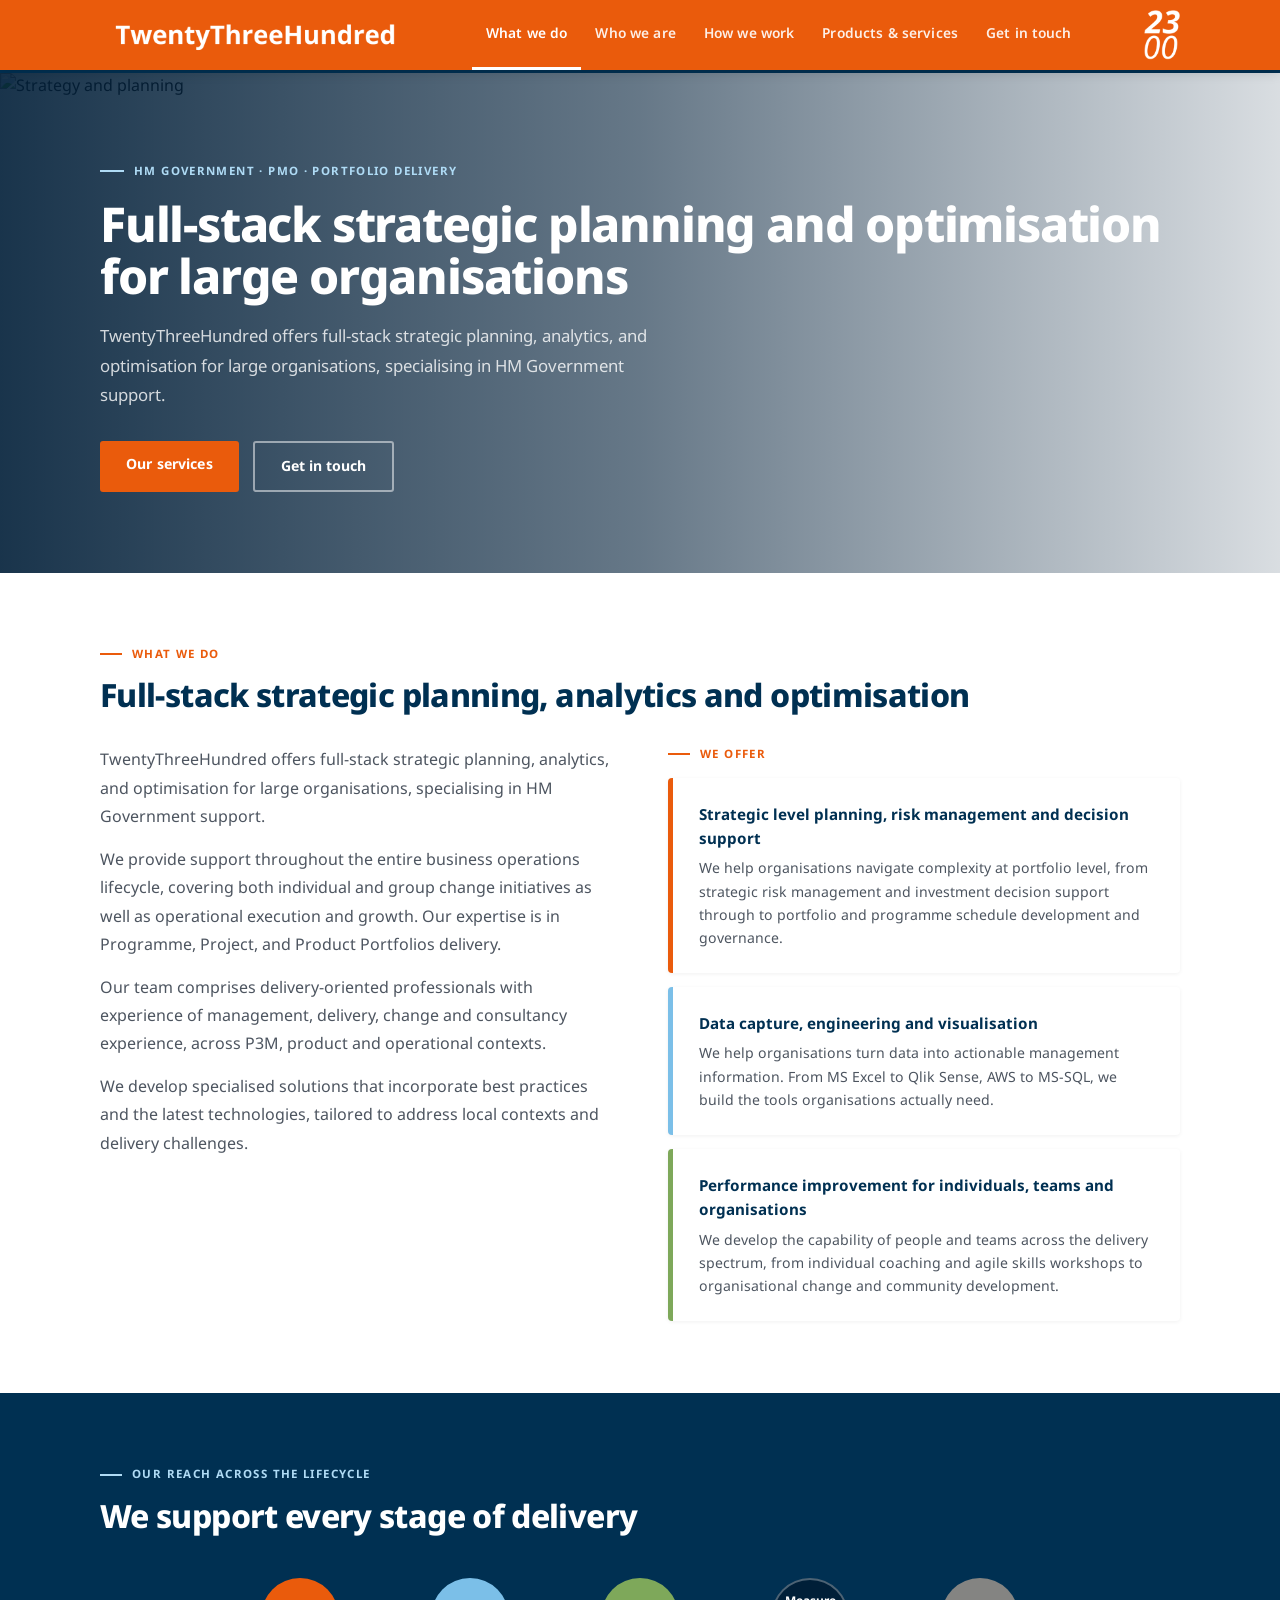
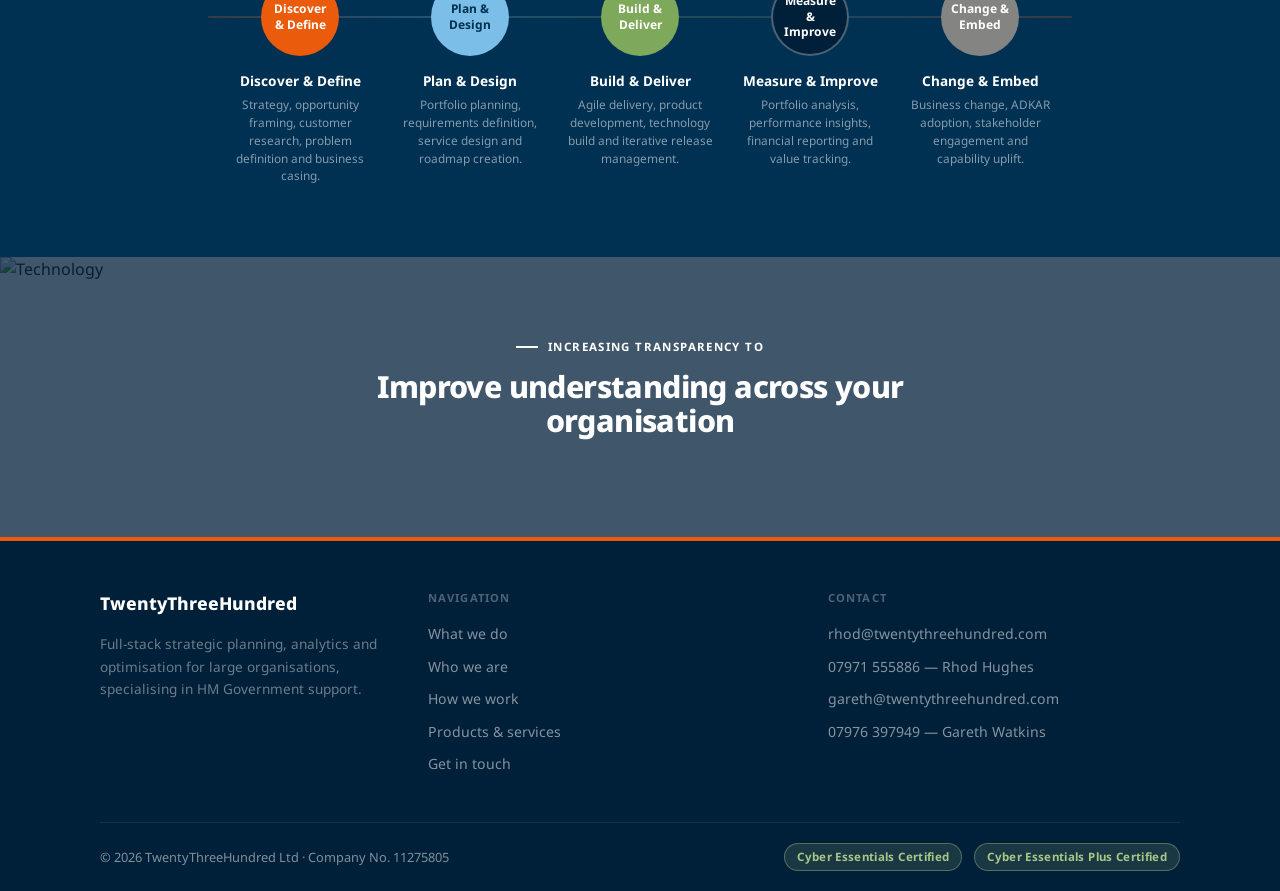
==== index.html @ 5cf81e75 "Reposition image banner and enhance styles Moved image banner above the footer and updated styles fo" ====
<!DOCTYPE html>
<html lang="en">
<head>
<meta charset="UTF-8">
<meta name="viewport" content="width=device-width, initial-scale=1.0">
<title>TwentyThreeHundred — Full-Stack Strategic Planning for HM Government</title>
<link rel="preconnect" href="https://fonts.googleapis.com">
<link rel="preconnect" href="https://fonts.gstatic.com" crossorigin>
<link href="https://fonts.googleapis.com/css2?family=Noto+Sans:wght@400;500;600;700;800&display=swap" rel="stylesheet">
<link rel="stylesheet" href="style.css">
<style>
  .home-hero { position: relative; height: 500px; overflow: hidden; }
  .home-hero img.hero-bg { width: 100%; height: 100%; object-fit: cover; object-position: center; display: block; }
  .home-hero-overlay {
    position: absolute; inset: 0;
    background: linear-gradient(90deg, rgba(0,30,56,0.9) 0%, rgba(0,30,56,0.6) 50%, rgba(0,30,56,0.15) 100%);
    display: flex; align-items: center;
  }
  .home-hero-content { padding: 0 40px; max-width: 1160px; margin: 0 auto; color: white; }
  .home-hero h1 { font-size: 3rem; font-weight: 800; line-height: 1.07; letter-spacing: -0.025em; margin-bottom: 20px; }
  .home-hero p { font-size: 1.05rem; color: rgba(255,255,255,0.8); line-height: 1.75; margin-bottom: 32px; max-width: 55ch; }
  .hero-actions { display: flex; gap: 14px; flex-wrap: wrap; }

  /* offer cards */
  .offer-grid { display: grid; grid-template-columns: repeat(3, 1fr); gap: 20px; margin-top: 36px; }
  .offer-card { border-radius: 4px; padding: 30px; }
  .offer-card h3 { font-size: 0.98rem; font-weight: 700; margin-bottom: 12px; }
  .offer-card p { font-size: 0.88rem; line-height: 1.68; }
  .offer-card ul { font-size: 0.88rem; line-height: 1.75; padding-left: 18px; margin-bottom: 12px; }
  .offer-card ul li { margin-bottom: 4px; }

  /* image break banner */
  .img-banner { position: relative; height: 280px; overflow: hidden; }
  .img-banner img { width: 100%; height: 100%; object-fit: cover; object-position: center; display: block; }
  .img-banner-overlay { position: absolute; inset: 0; display: flex; align-items: center; }
  .img-banner-content { padding: 0 40px; max-width: 600px; }

  @media (max-width: 860px) {
    .home-hero { height: 380px; }
    .home-hero h1 { font-size: 2.1rem; }
    .offer-grid { grid-template-columns: 1fr; }
  }
</style>
</head>
<body>

<!-- HEADER -->
<header>
  <div class="wrap header-inner">
    <div class="logo-left">
      <img src="TwentyThreeHundred Logo White.png" alt="TwentyThreeHundred">
    </div>
    <nav>
      <a href="index.html" class="active">What we do</a>
      <a href="who-we-are.html">Who we are</a>
      <a href="how-we-work.html">How we work</a>
      <a href="products-and-services.html">Products &amp; services</a>
      <a href="get-in-touch.html">Get in touch</a>
    </nav>
    <div class="logo-right">
      <img src="2300 Logo White.png" alt="2300">
    </div>
  </div>
</header>
<div class="accent-bar"></div>

<!-- HERO -->
<div class="home-hero">
  <img class="hero-bg" src="https://images.unsplash.com/photo-1553877522-43269d4ea984?w=1600&q=80" alt="Strategy and planning">
  <div class="home-hero-overlay">
    <div class="home-hero-content">
      <div class="hero-eyebrow">HM Government · PMO · Portfolio Delivery</div>
      <h1>Full-stack strategic planning and optimisation for large organisations</h1>
      <p>TwentyThreeHundred offers full-stack strategic planning, analytics, and optimisation for large organisations, specialising in HM Government support.</p>
      <div class="hero-actions">
        <a href="products-and-services.html" class="btn btn-orange">Our services</a>
        <a href="get-in-touch.html" class="btn-outline-white">Get in touch</a>
      </div>
    </div>
  </div>
</div>

<!-- WHAT WE DO CONTENT -->
<section class="section-white">
  <div class="wrap">
    <div class="section-eyebrow">What we do</div>
    <h2>Full-stack strategic planning, analytics and optimisation</h2>
    <div class="two-col" style="align-items:start; margin-top:32px;">
      <div>
        <p class="lead">TwentyThreeHundred offers full-stack strategic planning, analytics, and optimisation for large organisations, specialising in HM Government support.</p>
        <p class="lead">We provide support throughout the entire business operations lifecycle, covering both individual and group change initiatives as well as operational execution and growth. Our expertise is in Programme, Project, and Product Portfolios delivery.</p>
        <p class="lead">Our team comprises delivery-oriented professionals with experience of management, delivery, change and consultancy experience, across P3M, product and operational contexts.</p>
        <p class="lead">We develop specialised solutions that incorporate best practices and the latest technologies, tailored to address local contexts and delivery challenges.</p>
      </div>
      <div>
        <div class="section-eyebrow">We offer</div>
        <div style="display:flex;flex-direction:column;gap:14px;margin-top:4px;">
          <div class="approach-card">
            <h3>Strategic level planning, risk management and decision support</h3>
            <p>We help organisations navigate complexity at portfolio level, from strategic risk management and investment decision support through to portfolio and programme schedule development and governance.</p>
          </div>
          <div class="approach-card sky">
            <h3>Data capture, engineering and visualisation</h3>
            <p>We help organisations turn data into actionable management information. From MS Excel to Qlik Sense, AWS to MS-SQL, we build the tools organisations actually need.</p>
          </div>
          <div class="approach-card green">
            <h3>Performance improvement for individuals, teams and organisations</h3>
            <p>We develop the capability of people and teams across the delivery spectrum, from individual coaching and agile skills workshops to organisational change and community development.</p>
          </div>
        </div>
      </div>
    </div>
  </div>
</section>

<!-- LIFECYCLE -->
<section class="section-navy">
  <div class="wrap">
    <div class="section-eyebrow light">Our reach across the lifecycle</div>
    <h2 class="white">We support every stage of delivery</h2>
    <div class="lifecycle-circle">
      <div class="lc-node">
        <div class="lc-circle" style="background:var(--orange);">Discover &amp; Define</div>
        <h4>Discover &amp; Define</h4>
        <p>Strategy, opportunity framing, customer research, problem definition and business casing.</p>
      </div>
      <div class="lc-node">
        <div class="lc-circle" style="background:var(--sky-d);color:var(--navy);">Plan &amp; Design</div>
        <h4>Plan &amp; Design</h4>
        <p>Portfolio planning, requirements definition, service design and roadmap creation.</p>
      </div>
      <div class="lc-node">
        <div class="lc-circle" style="background:var(--green-d);">Build &amp; Deliver</div>
        <h4>Build &amp; Deliver</h4>
        <p>Agile delivery, product development, technology build and iterative release management.</p>
      </div>
      <div class="lc-node">
        <div class="lc-circle" style="background:var(--navy-d);border:2px solid rgba(255,255,255,0.3);">Measure &amp; Improve</div>
        <h4>Measure &amp; Improve</h4>
        <p>Portfolio analysis, performance insights, financial reporting and value tracking.</p>
      </div>
      <div class="lc-node">
        <div class="lc-circle" style="background:var(--grey);">Change &amp; Embed</div>
        <h4>Change &amp; Embed</h4>
        <p>Business change, ADKAR adoption, stakeholder engagement and capability uplift.</p>
      </div>
    </div>
  </div>
</section>

<!-- IMAGE BANNER - moved to just above footer as requested -->
<div style="position:relative;height:280px;overflow:hidden;">
  <img src="https://images.unsplash.com/photo-1518770660439-4636190af475?w=1600&q=80" alt="Technology" style="width:100%;height:100%;object-fit:cover;object-position:center;display:block;">
  <div style="position:absolute;inset:0;background:rgba(0,30,56,0.75);display:flex;align-items:center;justify-content:center;text-align:center;">
    <div style="max-width:600px;padding:0 32px;">
      <div class="section-eyebrow white-ey" style="justify-content:center;">Increasing transparency to</div>
      <h2 class="white" style="font-size:1.9rem;">Improve understanding across your organisation</h2>
    </div>
  </div>
</div>
  
<!-- FOOTER -->
<footer>
  <div class="wrap">
    <div class="footer-main">
      <div class="footer-brand">
        <div class="footer-brand-name">TwentyThreeHundred</div>
        <p>Full-stack strategic planning, analytics and optimisation for large organisations, specialising in HM Government support.</p>
      </div>
      <div class="footer-col">
        <h4>Navigation</h4>
        <a href="index.html">What we do</a>
        <a href="who-we-are.html">Who we are</a>
        <a href="how-we-work.html">How we work</a>
        <a href="products-and-services.html">Products &amp; services</a>
        <a href="get-in-touch.html">Get in touch</a>
      </div>
      <div class="footer-col">
        <h4>Contact</h4>
        <a href="mailto:rhod@twentythreehundred.com">rhod@twentythreehundred.com</a>
        <a href="tel:07971555886">07971 555886 — Rhod Hughes</a>
        <a href="mailto:gareth@twentythreehundred.com">gareth@twentythreehundred.com</a>
        <a href="tel:07976397949">07976 397949 — Gareth Watkins</a>
      </div>
    </div>
    <div class="footer-bottom">
      <span>&copy; 2026 TwentyThreeHundred Ltd · Company No. 11275805</span>
      <div class="footer-cert">
        <span class="cert-badge">Cyber Essentials Certified</span>
        <span class="cert-badge">Cyber Essentials Plus Certified</span>
      </div>
    </div>
  </div>
</footer>

</body>
</html>
---- style.css ----
/* ═══════════════════════════════════════════
   TwentyThreeHundred — Full Rebuild v4
   Palette: #EA5B0C orange  #003052 navy
            #AFDBF5 sky     #A8C686 green
            #848482 grey
   Font: Noto Sans (brand spec)
═══════════════════════════════════════════ */

:root {
  --orange:  #EA5B0C;
  --orange-d:#C44D0A;
  --navy:    #003052;
  --navy-d:  #001F38;
  --sky:     #AFDBF5;
  --sky-d:   #7BBFE8;
  --green:   #A8C686;
  --green-d: #7EA85A;
  --grey:    #848482;
  --grey-l:  #F0F0EF;
  --ink:     #1A1A1A;
  --muted:   #4D5560;
  --line:    #DCDCDC;
  --white:   #FFFFFF;
  --font:    'Noto Sans', -apple-system, BlinkMacSystemFont, sans-serif;
}

*, *::before, *::after { box-sizing: border-box; margin: 0; padding: 0; }
html { scroll-behavior: smooth; }
body { font-family: var(--font); color: var(--ink); background: var(--white); line-height: 1.6; font-size: 16px; }
img { max-width: 100%; display: block; }
a { color: inherit; text-decoration: none; }
.wrap { max-width: 1160px; margin: 0 auto; padding: 0 40px; }

/* ── HEADER ─────────────────────────────── */
header {
  background: var(--orange);
  position: sticky;
  top: 0;
  z-index: 200;
  box-shadow: 0 2px 12px rgba(0,0,0,0.15);
}
.header-inner {
  display: flex;
  align-items: center;
  justify-content: space-between;
  height: 70px;
  gap: 20px;
}

.logo-left img {
  height: 54px;
  width: auto;
  filter: brightness(0) invert(1);
  display: block;
   margin-top: 8px;
}
.logo-left-text {
  font-weight: 800;
  font-size: 1.15rem;
  color: white;
  letter-spacing: -0.01em;
  white-space: nowrap;
}

.logo-right img {
  height: 50px;
  width: auto;
  filter: brightness(0) invert(1);
  display: block;
}
.logo-right-text {
  display: flex;
  flex-direction: column;
  line-height: 1.05;
  color: white;
  font-weight: 800;
  font-size: 1.3rem;
  letter-spacing: -0.02em;
}
.logo-right-text span { display: block; }

nav {
  display: flex;
  align-items: stretch;
  height: 70px;
  flex: 1;
  justify-content: center;
}
nav a {
  display: flex;
  align-items: center;
  padding: 0 14px;
  font-size: 0.86rem;
  font-weight: 600;
  color: rgba(255,255,255,0.9);
  letter-spacing: 0.01em;
  border-bottom: 3px solid transparent;
  transition: color 0.15s, border-color 0.15s, background 0.15s;
  white-space: nowrap;
}
nav a:hover { color: white; border-bottom-color: rgba(255,255,255,0.6); background: rgba(0,0,0,0.08); }
nav a.active { color: white; border-bottom-color: white; }

/* ── ACCENT BAR ─────────────────────────── */
.accent-bar { height: 3px; background: var(--navy); }

/* ── PAGE HERO ──────────────────────────── */
.page-hero {
  background: var(--navy);
  color: white;
  padding: 72px 0 64px;
  position: relative;
  overflow: hidden;
}
.page-hero::after {
  content: "";
  position: absolute;
  inset: 0;
  background: linear-gradient(135deg, rgba(234,91,12,0.15) 0%, transparent 55%);
  pointer-events: none;
}
.page-hero-inner { position: relative; z-index: 1; }
.page-eyebrow {
  display: inline-flex;
  align-items: center;
  gap: 10px;
  font-size: 0.72rem;
  font-weight: 700;
  letter-spacing: 0.12em;
  text-transform: uppercase;
  color: var(--orange);
  margin-bottom: 18px;
}
.page-eyebrow::before { content: ""; display: block; width: 28px; height: 2px; background: var(--orange); }
.page-hero h1 { font-size: 2.6rem; font-weight: 800; line-height: 1.08; letter-spacing: -0.025em; max-width: 55ch; margin-bottom: 18px; }
.page-hero p { font-size: 1.05rem; color: rgba(255,255,255,0.7); max-width: 55ch; line-height: 1.75; }

/* ── IMAGE HERO ─────────────────────────── */
.img-hero { position: relative; overflow: hidden; }
.img-hero img.hero-bg { width: 100%; height: 100%; object-fit: cover; object-position: center; display: block; }
.img-hero-overlay {
  position: absolute; inset: 0;
  background: linear-gradient(90deg, rgba(0,30,56,0.88) 0%, rgba(0,30,56,0.55) 55%, rgba(0,30,56,0.15) 100%);
  display: flex; align-items: center;
}
.img-hero-content { padding: 0 40px; }
.img-hero-content h1 { font-size: 2.6rem; font-weight: 800; line-height: 1.08; letter-spacing: -0.025em; color: white; margin-bottom: 16px; }
.img-hero-content p { font-size: 1.02rem; color: rgba(255,255,255,0.78); line-height: 1.75; max-width: 55ch; margin-bottom: 28px; }
.hero-eyebrow { display: inline-flex; align-items: center; gap: 10px; font-size: 0.72rem; font-weight: 700; letter-spacing: 0.12em; text-transform: uppercase; color: var(--sky); margin-bottom: 18px; }
.hero-eyebrow::before { content: ""; display: block; width: 24px; height: 2px; background: var(--sky); }

/* ── SECTIONS ───────────────────────────── */
.section-white { background: var(--white); padding: 72px 0; }
.section-grey { background: var(--grey-l); padding: 72px 0; }
.section-navy { background: var(--navy); padding: 72px 0; color: white; }
.section-sky { background: var(--sky); padding: 72px 0; }
.section-green { background: var(--green); padding: 72px 0; }
.section-orange { background: var(--orange); padding: 72px 0; color: white; }

.section-eyebrow {
  font-size: 0.72rem;
  font-weight: 700;
  letter-spacing: 0.12em;
  text-transform: uppercase;
  color: var(--orange);
  margin-bottom: 14px;
  display: flex;
  align-items: center;
  gap: 10px;
}
.section-eyebrow::before { content: ""; display: block; width: 22px; height: 2px; background: var(--orange); flex-shrink: 0; }
.section-eyebrow.light { color: var(--sky); }
.section-eyebrow.light::before { background: var(--sky); }
.section-eyebrow.white-ey { color: white; }
.section-eyebrow.white-ey::before { background: white; }

h2 { font-size: 2rem; font-weight: 800; line-height: 1.12; letter-spacing: -0.02em; color: var(--navy); margin-bottom: 18px; }
h2.white { color: white; }
h3 { font-size: 1.05rem; font-weight: 700; color: var(--navy); margin-bottom: 8px; }
h3.white { color: white; }
p.lead { font-size: 1rem; color: var(--muted); line-height: 1.78; margin-bottom: 14px; }
p.lead.white { color: rgba(255,255,255,0.72); }

/* ── BUTTONS ────────────────────────────── */
.btn { display: inline-block; padding: 12px 26px; font-family: var(--font); font-weight: 700; font-size: 0.88rem; border-radius: 3px; transition: all 0.15s; cursor: pointer; letter-spacing: 0.01em; border: none; }
.btn-orange { background: var(--orange); color: white; }
.btn-orange:hover { background: var(--orange-d); }
.btn-navy { background: var(--navy); color: white; }
.btn-navy:hover { background: var(--navy-d); }
.btn-white { background: white; color: var(--navy); }
.btn-white:hover { background: var(--grey-l); }
.btn-outline-white { background: transparent; color: white; border: 2px solid rgba(255,255,255,0.5); padding: 12px 26px; font-family: var(--font); font-weight: 700; font-size: 0.88rem; border-radius: 3px; transition: all 0.15s; display: inline-block; }
.btn-outline-white:hover { border-color: white; background: rgba(255,255,255,0.08); }

/* ── GRIDS ──────────────────────────────── */
.two-col { display: grid; grid-template-columns: 1fr 1fr; gap: 56px; align-items: center; }
.two-col.start { align-items: start; }
.three-col { display: grid; grid-template-columns: repeat(3, 1fr); gap: 22px; }
.two-by-two { display: grid; grid-template-columns: 1fr 1fr; gap: 16px; }

/* ── CARDS ──────────────────────────────── */
.card { background: white; border: 1px solid var(--line); border-radius: 4px; padding: 28px; }
.card-top-orange { border-top: 4px solid var(--orange); }
.card-top-sky { border-top: 4px solid var(--sky-d); }
.card-top-green { border-top: 4px solid var(--green-d); }
.card-top-navy { border-top: 4px solid var(--navy); }
.card-top-grey { border-top: 4px solid var(--grey); }
.card p { font-size: 0.9rem; color: var(--muted); line-height: 1.65; }
.card h3 { margin-bottom: 10px; }

/* ── APPROACH CARDS ─────────────────────── */
.approach-card { background: white; border-radius: 4px; padding: 24px 26px; border-left: 5px solid var(--orange); box-shadow: 0 1px 4px rgba(0,0,0,0.06); }
.approach-card.sky { border-left-color: var(--sky-d); }
.approach-card.green { border-left-color: var(--green-d); }
.approach-card.navy { border-left-color: var(--navy); }
.approach-card h3 { font-size: 0.95rem; margin-bottom: 6px; }
.approach-card p { font-size: 0.88rem; color: var(--muted); line-height: 1.65; margin: 0; }

/* ── PILLAR CARDS ───────────────────────── */
.pillar-card { border-radius: 4px; padding: 32px 28px; text-align: center; background: white; border: 1px solid var(--line); }
.pillar-from { font-size: 0.72rem; font-weight: 700; letter-spacing: 0.08em; text-transform: uppercase; color: var(--grey); margin-bottom: 10px; }
.pillar-to { font-size: 1rem; font-weight: 700; color: var(--navy); margin-bottom: 14px; }
.pillar-card p { font-size: 0.88rem; color: var(--muted); line-height: 1.65; }

/* ── LIFECYCLE CIRCLE ───────────────────── */
.lifecycle-circle {
  display: flex;
  justify-content: center;
  align-items: flex-start;
  gap: 20px;
  flex-wrap: wrap;
  margin-top: 44px;
  position: relative;
}
.lifecycle-circle::before {
  content: "";
  position: absolute;
  top: 38px;
  left: 10%;
  right: 10%;
  height: 2px;
  background: linear-gradient(90deg, var(--orange), var(--sky-d), var(--green-d), var(--grey), var(--orange));
  opacity: 0.25;
  border-radius: 2px;
}
.lc-node { display: flex; flex-direction: column; align-items: center; text-align: center; width: 150px; }
.lc-circle {
  width: 78px; height: 78px; border-radius: 50%;
  display: flex; align-items: center; justify-content: center;
  margin-bottom: 14px;
  font-size: 0.75rem; font-weight: 700; color: white;
  text-align: center; line-height: 1.3; padding: 10px;
  position: relative; z-index: 1;
}
.lc-node h4 { font-size: 0.85rem; font-weight: 700; color: white; margin-bottom: 5px; }
.lc-node p { font-size: 0.74rem; color: rgba(255,255,255,0.52); line-height: 1.5; }

/* ── SERVICE LIST ───────────────────────── */
.svc-list { display: flex; flex-direction: column; gap: 0; margin-top: 32px; border-radius: 6px; overflow: hidden; box-shadow: 0 2px 16px rgba(0,0,0,0.07); }
.svc-row {
  display: grid;
  grid-template-columns: 64px 190px 1fr;
  align-items: start;
  gap: 28px;
  padding: 26px 32px;
  background: white;
  border-bottom: 1px solid var(--line);
  transition: background 0.15s;
}
.svc-row:last-child { border-bottom: none; }
.svc-row:hover { background: #FAFBFC; }
.svc-row-icon { width: 52px; height: 52px; object-fit: contain; margin-top: 4px; }
.svc-row-name { font-size: 0.98rem; font-weight: 700; color: var(--navy); line-height: 1.3; padding-top: 4px; }
.svc-row-body p { font-size: 0.88rem; color: var(--muted); line-height: 1.65; margin-bottom: 10px; }
.svc-tags { display: flex; gap: 6px; flex-wrap: wrap; }
.svc-tag { font-size: 0.7rem; font-weight: 600; color: var(--orange); background: rgba(234,91,12,0.08); border: 1px solid rgba(234,91,12,0.22); padding: 3px 9px; border-radius: 100px; }
.svc-row:nth-child(1) { border-left: 5px solid var(--orange); }
.svc-row:nth-child(2) { border-left: 5px solid var(--sky-d); }
.svc-row:nth-child(3) { border-left: 5px solid var(--green-d); }
.svc-row:nth-child(4) { border-left: 5px solid var(--navy); }
.svc-row:nth-child(5) { border-left: 5px solid var(--grey); }
.svc-row:nth-child(6) { border-left: 5px solid var(--orange); }
.svc-row:nth-child(7) { border-left: 5px solid var(--sky-d); }
.svc-row:nth-child(8) { border-left: 5px solid var(--green-d); }
.svc-row:nth-child(9) { border-left: 5px solid var(--navy); }
.svc-row:nth-child(10) { border-left: 5px solid var(--grey); }

/* ── STATS ROW ──────────────────────────── */
.stats-row { display: flex; gap: 0; background: var(--orange); }
.stat { flex: 1; padding: 26px 32px; border-right: 1px solid rgba(255,255,255,0.2); text-align: center; }
.stat:last-child { border-right: none; }
.stat-num { font-size: 2.2rem; font-weight: 800; color: white; line-height: 1; }
.stat-label { font-size: 0.72rem; font-weight: 600; color: rgba(255,255,255,0.82); text-transform: uppercase; letter-spacing: 0.05em; margin-top: 4px; }

/* ── IMAGE BLOCKS ───────────────────────── */
.img-block { border-radius: 4px; overflow: hidden; }
.img-block img { width: 100%; height: 300px; object-fit: cover; display: block; }
.img-block-tall img { height: 400px; }

/* ── CONTACT CARDS ──────────────────────── */
.contact-card {
  border: 1px solid var(--line);
  border-radius: 4px;
  padding: 28px;
  background: var(--navy);
  color: white;
  position: relative;
  overflow: hidden;
}
.contact-card-logo {
  position: absolute;
  top: 16px;
  right: 18px;
  font-size: 1.5rem;
  font-weight: 800;
  color: rgba(255,255,255,0.12);
  line-height: 1;
  text-align: right;
  letter-spacing: -0.02em;
}
.contact-card h3 { color: white; margin-bottom: 4px; font-size: 1.1rem; }
.contact-role { font-size: 0.72rem; font-weight: 700; letter-spacing: 0.08em; text-transform: uppercase; color: rgba(255,255,255,0.45); margin-bottom: 20px; }
.contact-row { display: flex; align-items: center; gap: 10px; font-size: 0.9rem; color: rgba(255,255,255,0.75); margin-bottom: 10px; }
.contact-row svg { width: 16px; height: 16px; flex-shrink: 0; opacity: 0.55; fill: currentColor; }
.contact-row a { color: rgba(255,255,255,0.75); transition: color 0.15s; }
.contact-row a:hover { color: white; }

/* ── FOOTER ─────────────────────────────── */
footer { background: var(--navy-d); color: rgba(255,255,255,0.5); border-top: 4px solid var(--orange); }
.footer-main { padding: 48px 0 36px; display: grid; grid-template-columns: 280px 1fr 1fr; gap: 48px; }
.footer-brand p { font-size: 0.85rem; color: rgba(255,255,255,0.42); margin-top: 16px; line-height: 1.65; }
.footer-col h4 { font-size: 0.7rem; font-weight: 700; letter-spacing: 0.1em; text-transform: uppercase; color: rgba(255,255,255,0.3); margin-bottom: 16px; }
.footer-col a { display: block; font-size: 0.88rem; color: rgba(255,255,255,0.52); margin-bottom: 10px; transition: color 0.15s; }
.footer-col a:hover { color: white; }
.footer-bottom { border-top: 1px solid rgba(255,255,255,0.08); padding: 20px 0; display: flex; justify-content: space-between; align-items: center; font-size: 0.8rem; flex-wrap: wrap; gap: 8px; }
.footer-cert { display: flex; gap: 12px; flex-wrap: wrap; }
.cert-badge { background: rgba(168,198,134,0.15); border: 1px solid rgba(168,198,134,0.4); color: var(--green); font-size: 0.72rem; font-weight: 700; padding: 4px 12px; border-radius: 100px; letter-spacing: 0.03em; }

/* ── SHARED FOOTER HTML ─────────────────── */
.footer-brand-name { font-weight: 800; font-size: 1.1rem; color: white; }

/* ── RESPONSIVE ─────────────────────────── */
@media (max-width: 1024px) {
  .svc-row { grid-template-columns: 52px 1fr; }
  .svc-row-name { grid-column: 2; }
  .svc-row-body { grid-column: 1 / -1; }
}
@media (max-width: 860px) {
  .two-col, .three-col { grid-template-columns: 1fr; gap: 28px; }
  .two-by-two { grid-template-columns: 1fr; }
  .page-hero h1, .img-hero-content h1 { font-size: 1.9rem; }
  h2 { font-size: 1.7rem; }
  .footer-main { grid-template-columns: 1fr; gap: 28px; }
  .wrap { padding: 0 20px; }
  nav a { padding: 0 9px; font-size: 0.78rem; }
  .stats-row { flex-wrap: wrap; }
  .stat { min-width: 50%; }
}
@media (max-width: 640px) {
  nav a:not(.active) { display: none; }
  .lifecycle-circle::before { display: none; }
}
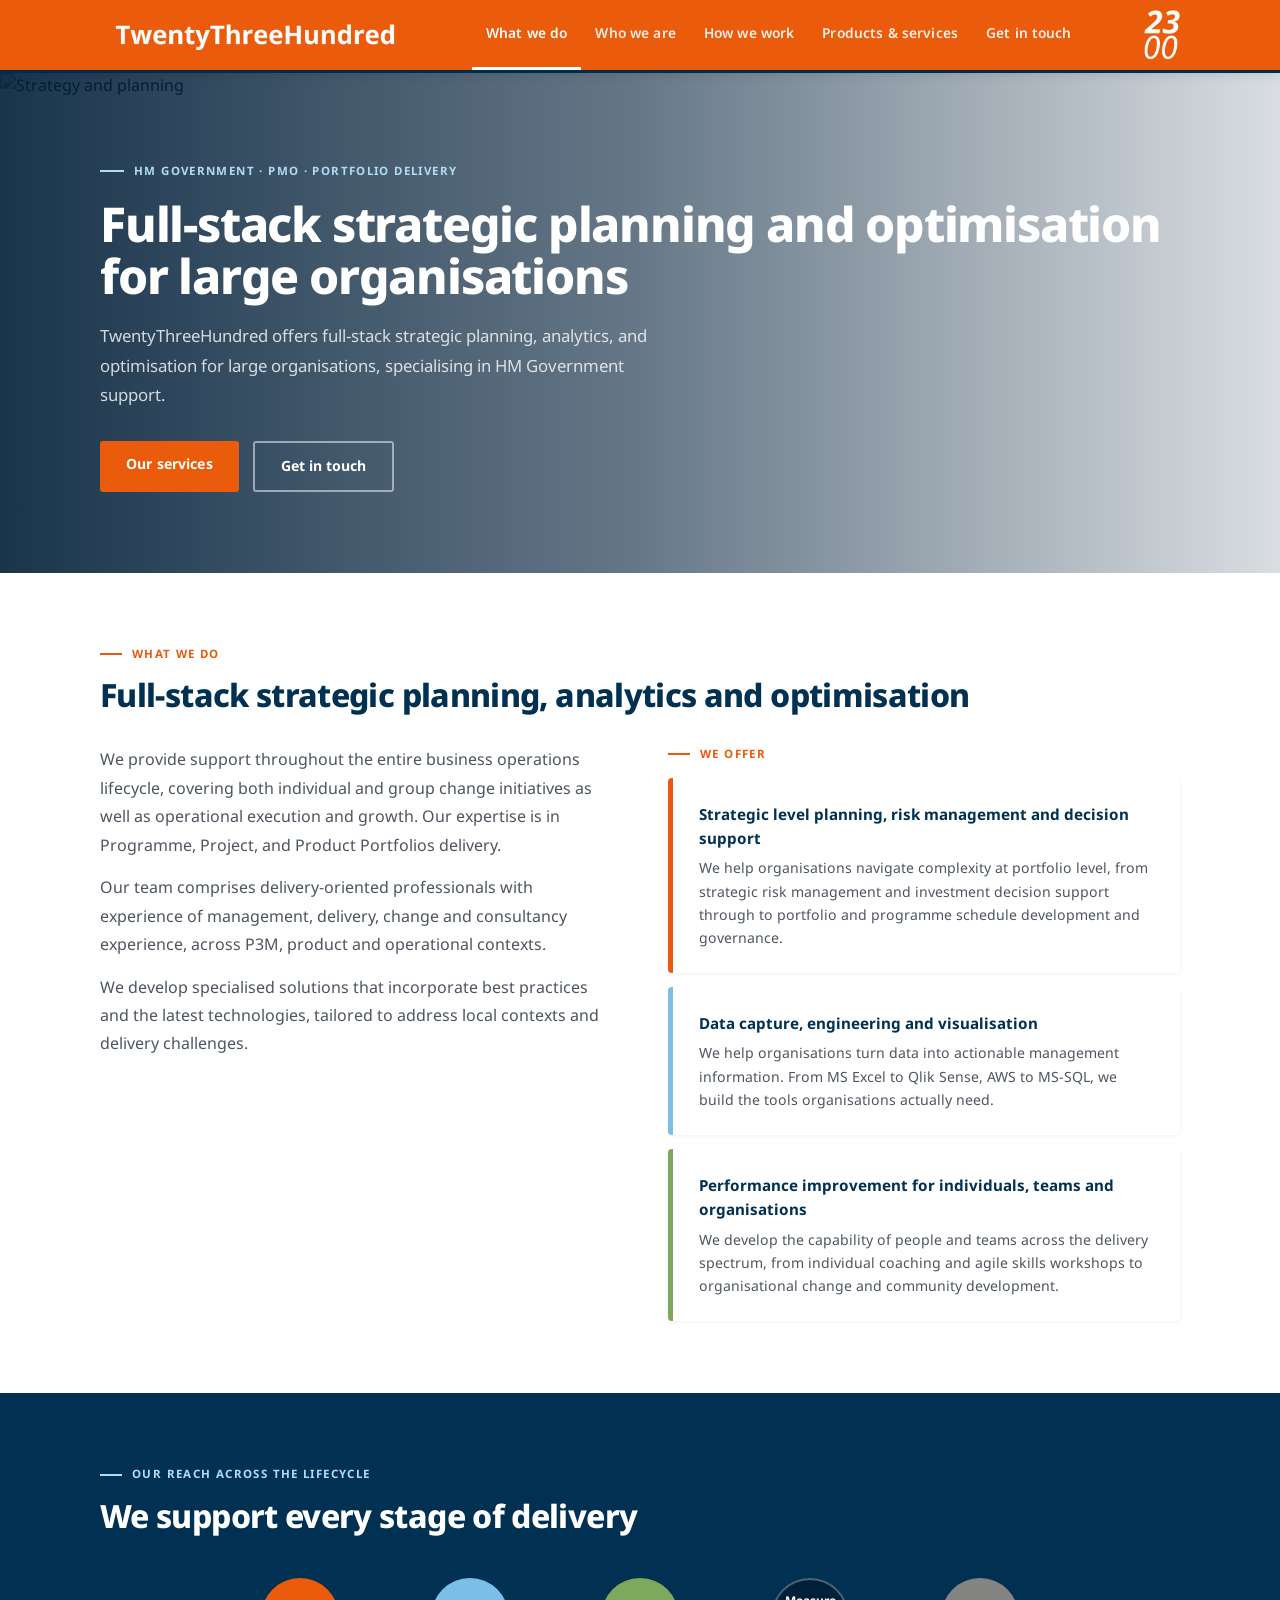
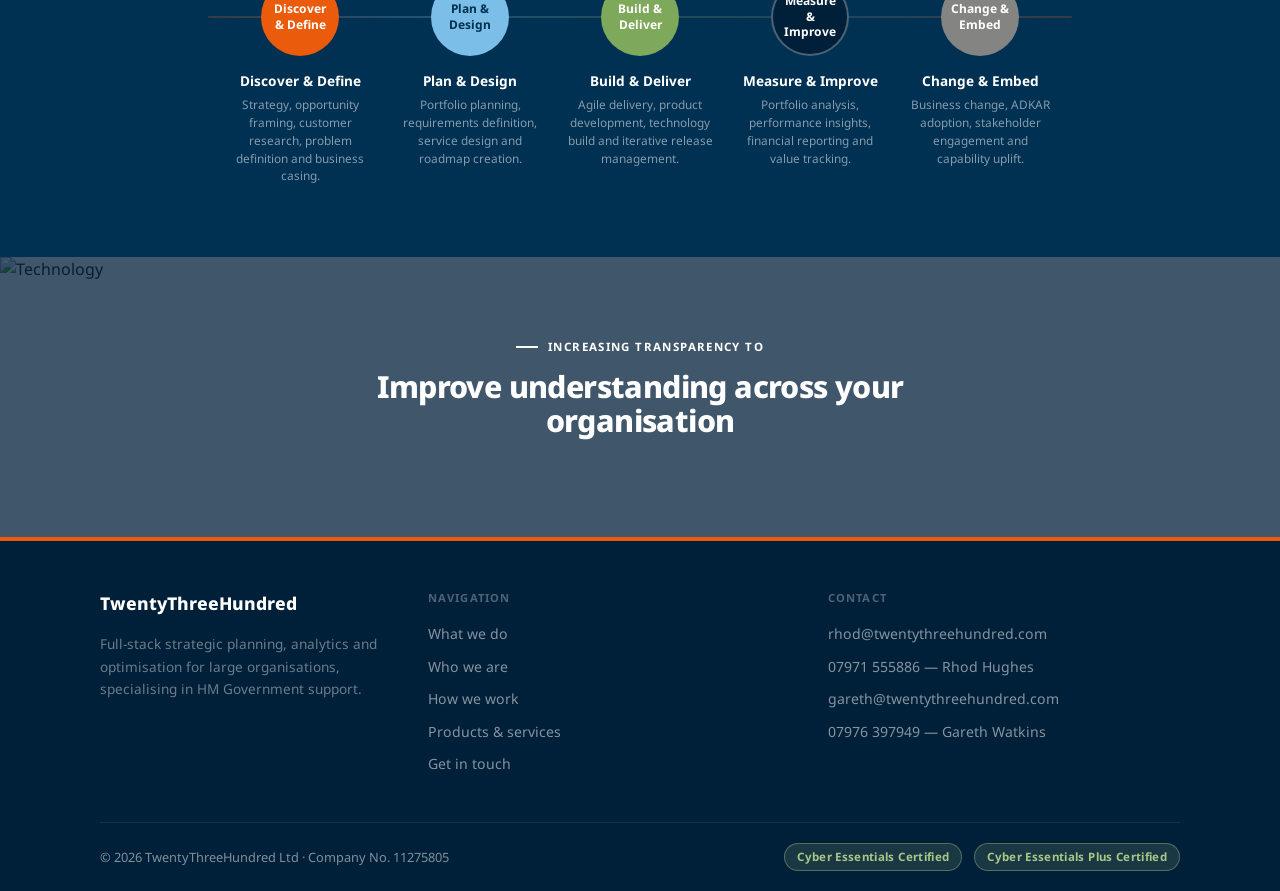
==== commit ac042f7a: "Remove HM Government support reference from lead paragraph Removed a sentence about HM Government su" ====
--- a/index.html
+++ b/index.html
@@ -87,7 +87,6 @@
     <h2>Full-stack strategic planning, analytics and optimisation</h2>
     <div class="two-col" style="align-items:start; margin-top:32px;">
       <div>
-        <p class="lead">TwentyThreeHundred offers full-stack strategic planning, analytics, and optimisation for large organisations, specialising in HM Government support.</p>
         <p class="lead">We provide support throughout the entire business operations lifecycle, covering both individual and group change initiatives as well as operational execution and growth. Our expertise is in Programme, Project, and Product Portfolios delivery.</p>
         <p class="lead">Our team comprises delivery-oriented professionals with experience of management, delivery, change and consultancy experience, across P3M, product and operational contexts.</p>
         <p class="lead">We develop specialised solutions that incorporate best practices and the latest technologies, tailored to address local contexts and delivery challenges.</p>
--- a/style.css
+++ b/style.css
@@ -158,6 +158,7 @@
 .section-orange { background: var(--orange); padding: 72px 0; color: white; }
 
 .section-eyebrow {
+  font-family: var(--font);
   font-size: 0.72rem;
   font-weight: 700;
   letter-spacing: 0.12em;
@@ -174,7 +175,7 @@
 .section-eyebrow.white-ey { color: white; }
 .section-eyebrow.white-ey::before { background: white; }
 
-h2 { font-size: 2rem; font-weight: 800; line-height: 1.12; letter-spacing: -0.02em; color: var(--navy); margin-bottom: 18px; }
+h2 { font-family: var(--font); font-size: 2rem; font-weight: 800; line-height: 1.12; letter-spacing: -0.02em; color: var(--navy); margin-bottom: 18px; }
 h2.white { color: white; }
 h3 { font-size: 1.05rem; font-weight: 700; color: var(--navy); margin-bottom: 8px; }
 h3.white { color: white; }
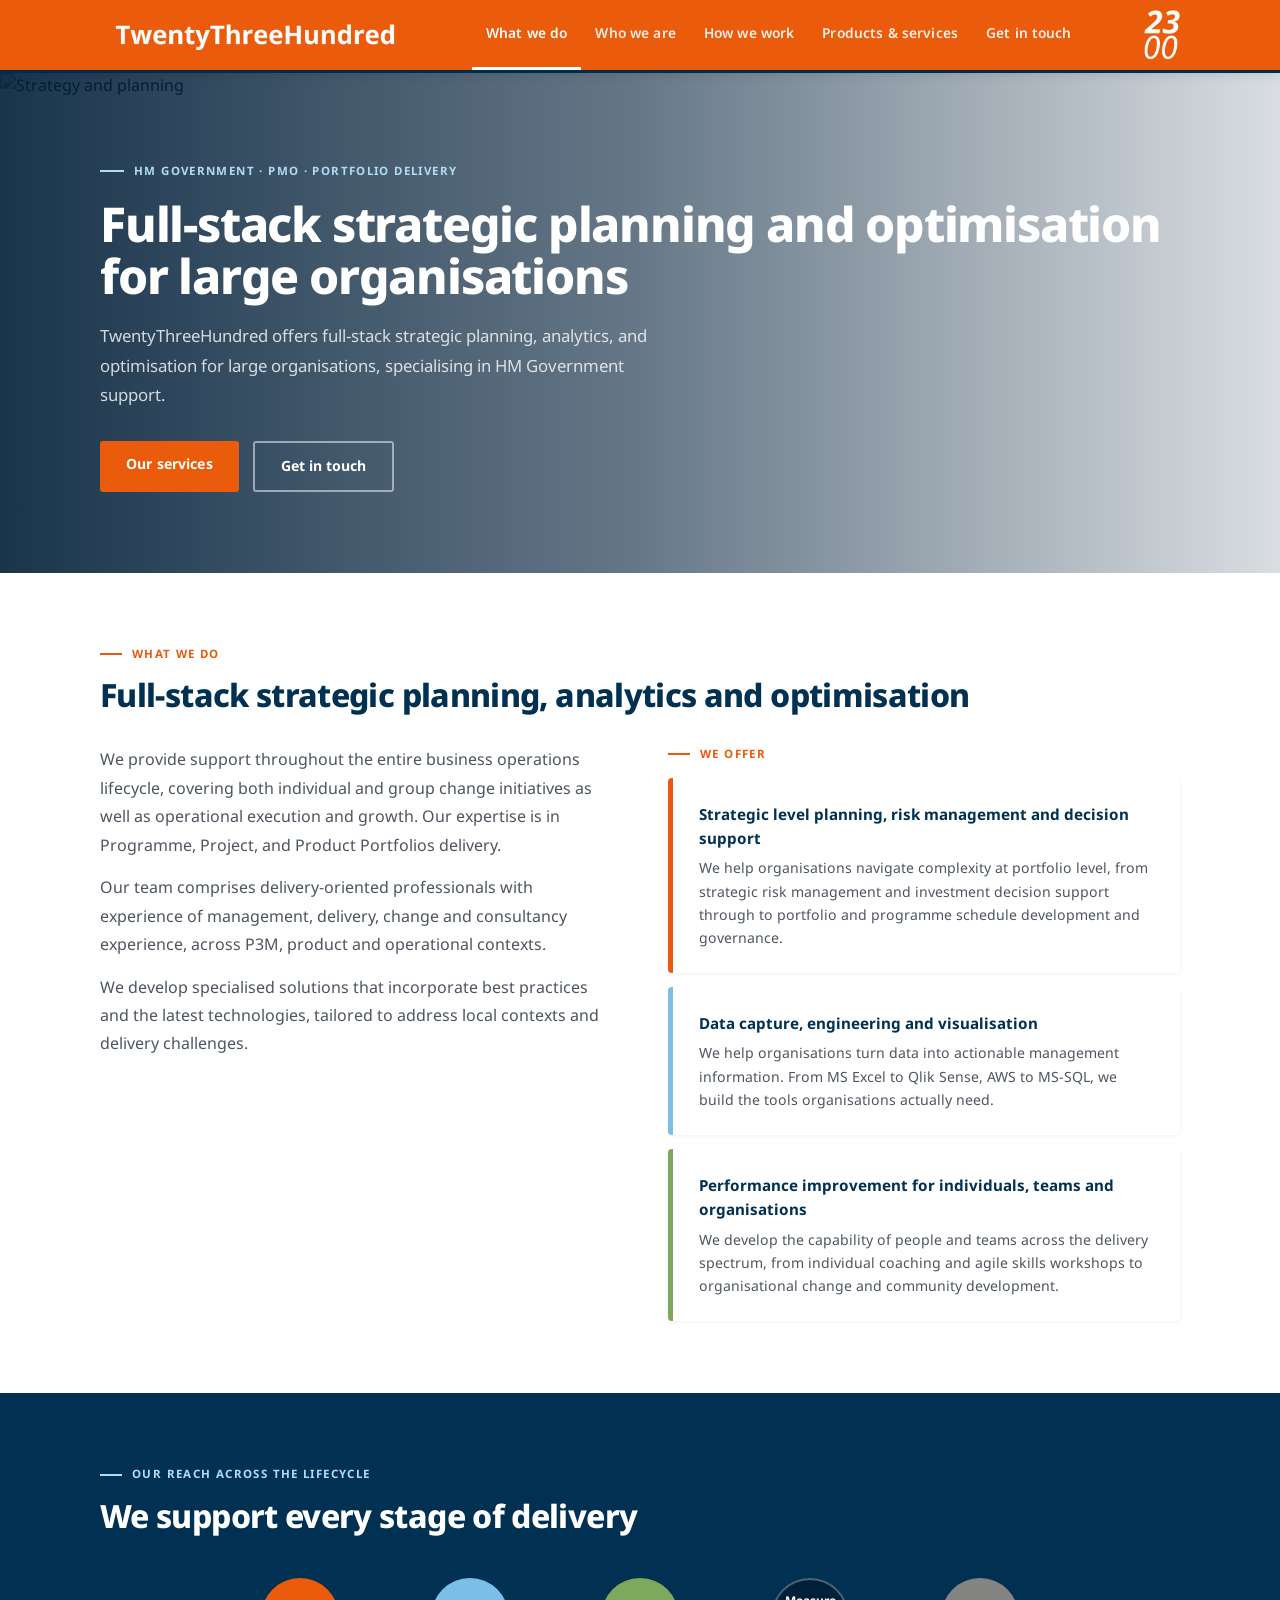
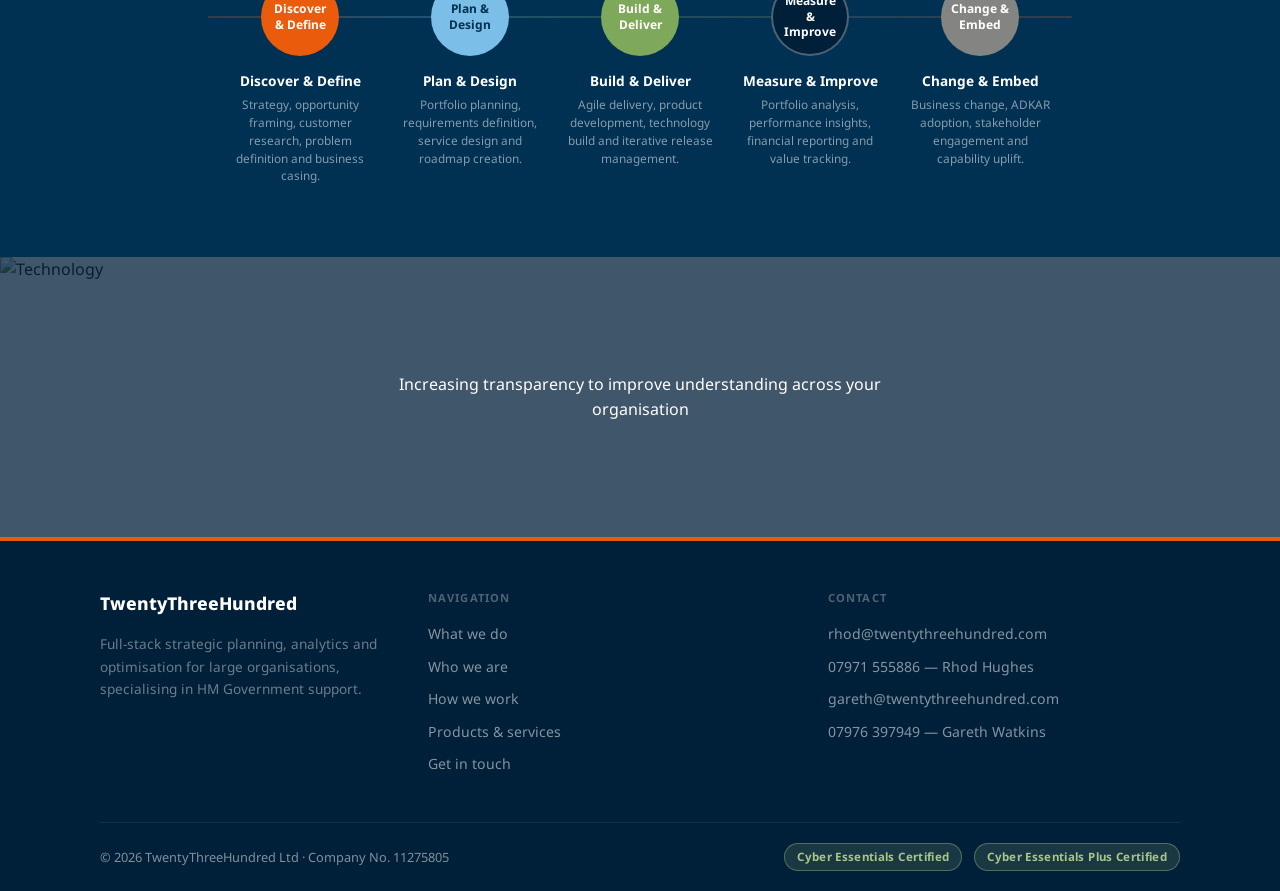
==== commit 154879aa: "Replace header with a banner quote in index.html" ====
--- a/index.html
+++ b/index.html
@@ -152,8 +152,7 @@
   <img src="https://images.unsplash.com/photo-1518770660439-4636190af475?w=1600&q=80" alt="Technology" style="width:100%;height:100%;object-fit:cover;object-position:center;display:block;">
   <div style="position:absolute;inset:0;background:rgba(0,30,56,0.75);display:flex;align-items:center;justify-content:center;text-align:center;">
     <div style="max-width:600px;padding:0 32px;">
-      <div class="section-eyebrow white-ey" style="justify-content:center;">Increasing transparency to</div>
-      <h2 class="white" style="font-size:1.9rem;">Improve understanding across your organisation</h2>
+      <p class="banner-quote" style="color:white;">Increasing transparency to improve understanding across your organisation</p>
     </div>
   </div>
 </div>
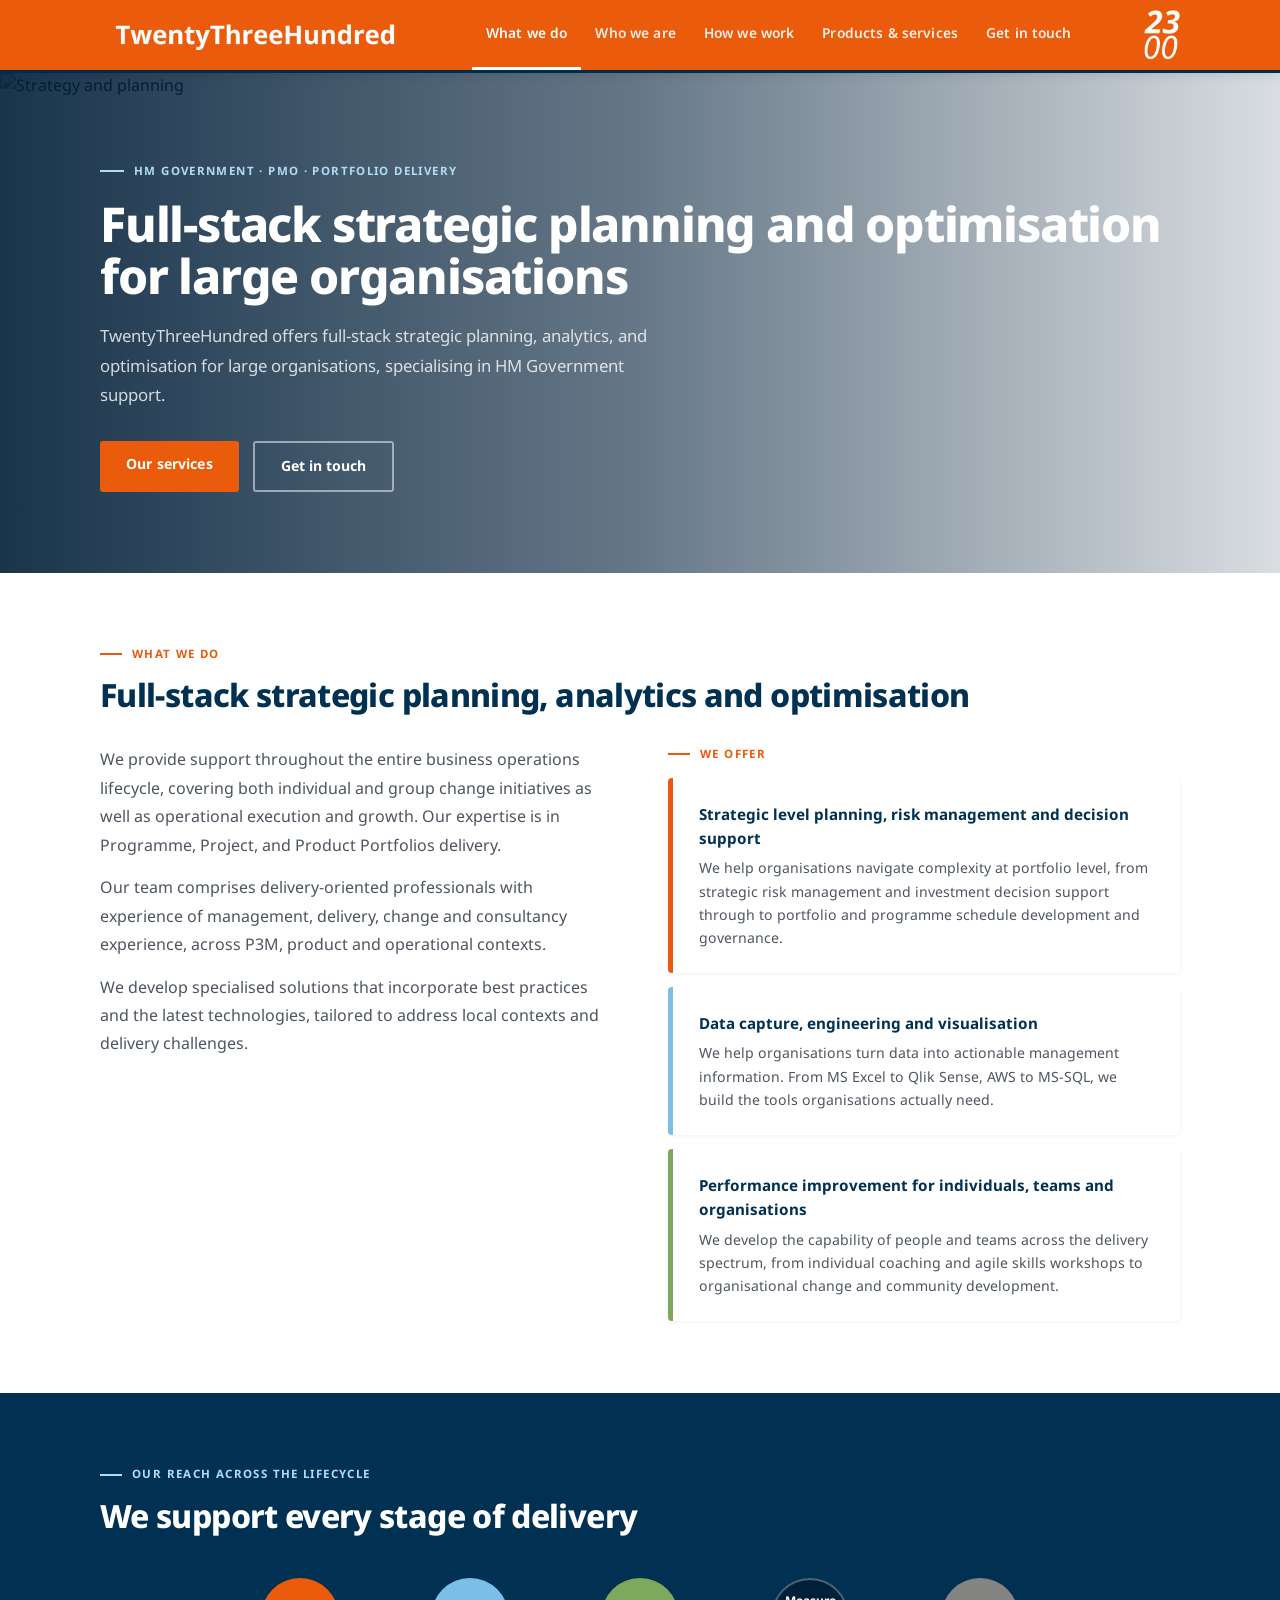
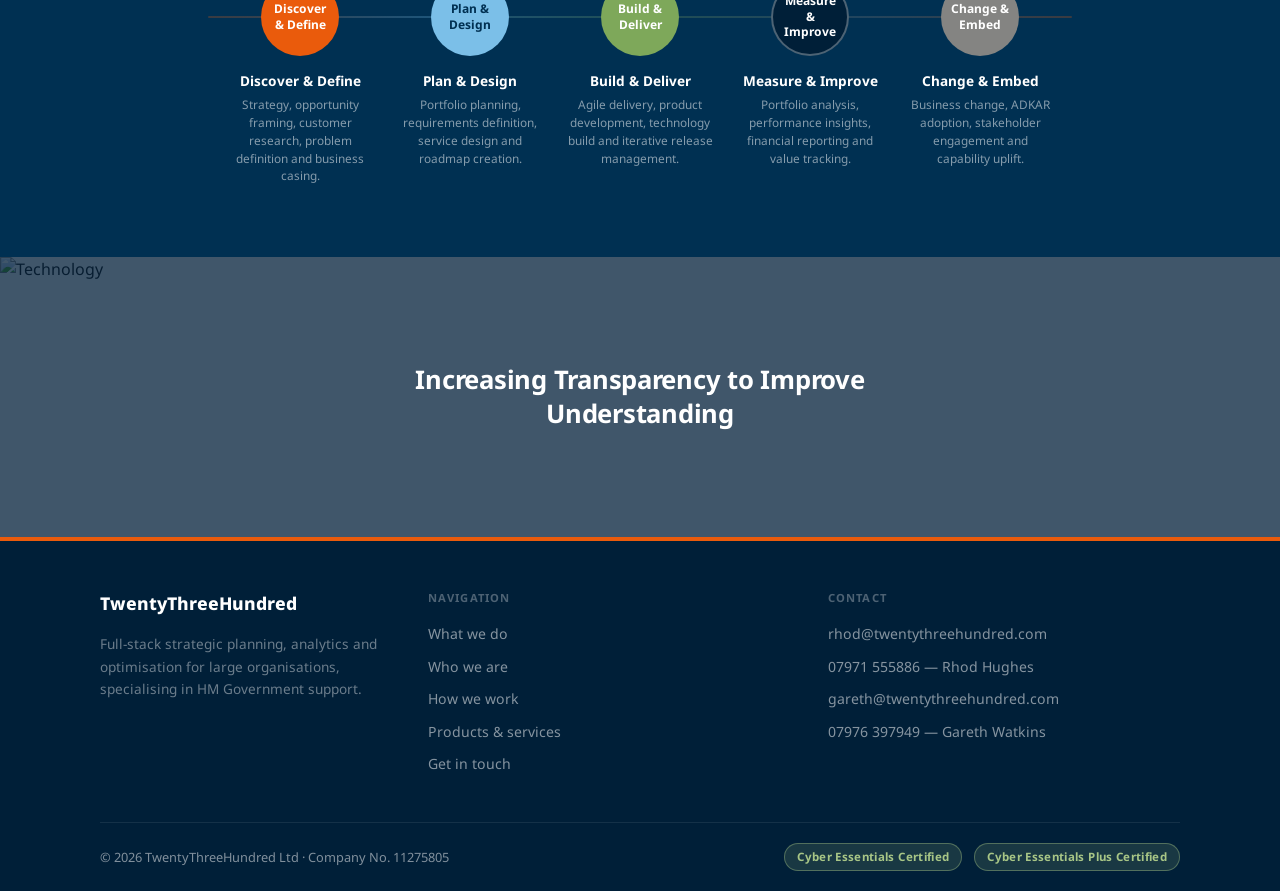
==== commit 91504882: "Update banner quote text for clarity" ====
--- a/index.html
+++ b/index.html
@@ -152,7 +152,7 @@
   <img src="https://images.unsplash.com/photo-1518770660439-4636190af475?w=1600&q=80" alt="Technology" style="width:100%;height:100%;object-fit:cover;object-position:center;display:block;">
   <div style="position:absolute;inset:0;background:rgba(0,30,56,0.75);display:flex;align-items:center;justify-content:center;text-align:center;">
     <div style="max-width:600px;padding:0 32px;">
-      <p class="banner-quote" style="color:white;">Increasing transparency to improve understanding across your organisation</p>
+      <p class="banner-quote" style="color:white;">Increasing Transparency to Improve Understanding </p>
     </div>
   </div>
 </div>
--- a/style.css
+++ b/style.css
@@ -174,6 +174,15 @@
 .section-eyebrow.light::before { background: var(--sky); }
 .section-eyebrow.white-ey { color: white; }
 .section-eyebrow.white-ey::before { background: white; }
+
+.banner-quote {
+  font-family: var(--font);
+  font-size: 1.6rem;
+  font-weight: 700;
+  line-height: 1.35;
+  letter-spacing: -0.01em;
+  margin: 0;
+}
 
 h2 { font-family: var(--font); font-size: 2rem; font-weight: 800; line-height: 1.12; letter-spacing: -0.02em; color: var(--navy); margin-bottom: 18px; }
 h2.white { color: white; }
@@ -361,3 +370,8 @@
   nav a:not(.active) { display: none; }
   .lifecycle-circle::before { display: none; }
 }
+
+@media (max-width: 640px) {
+  nav a:not(.active) { display: none; }
+  .lifecycle-circle::before { display: none; }
+}
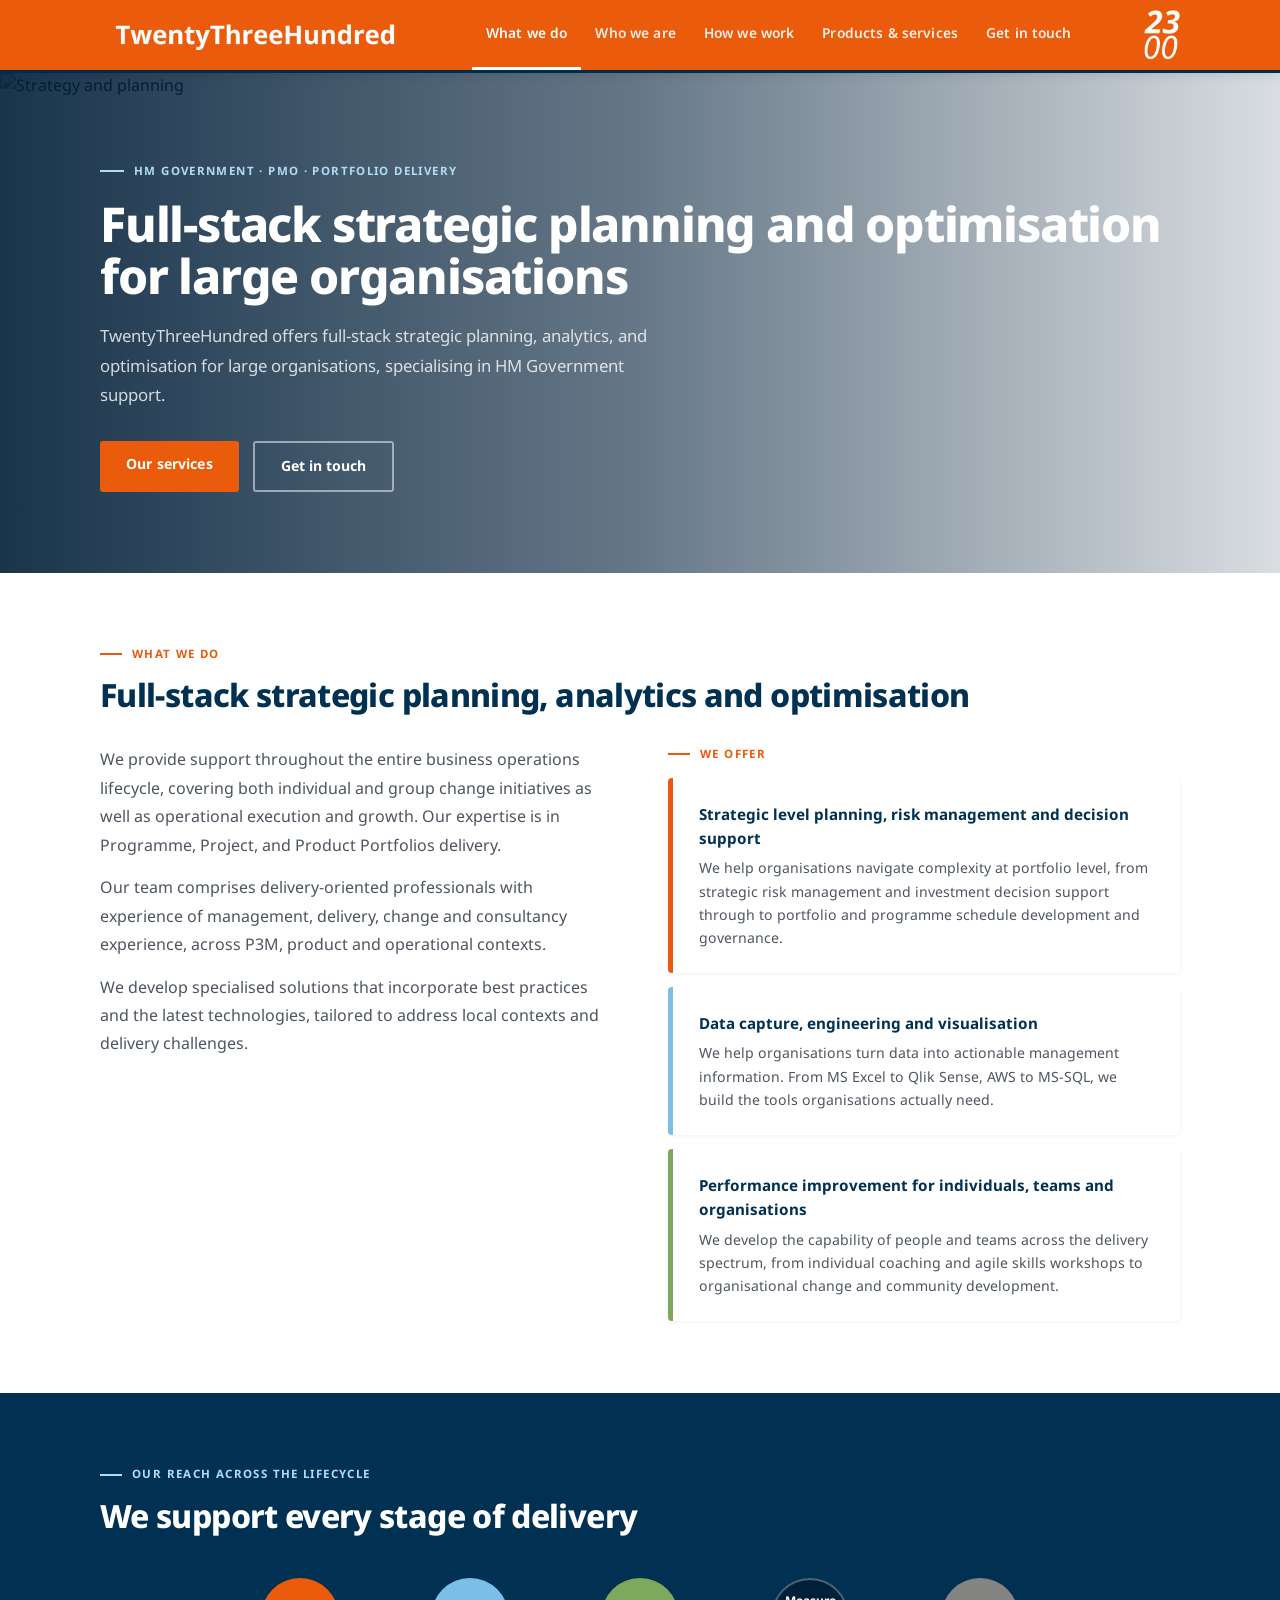
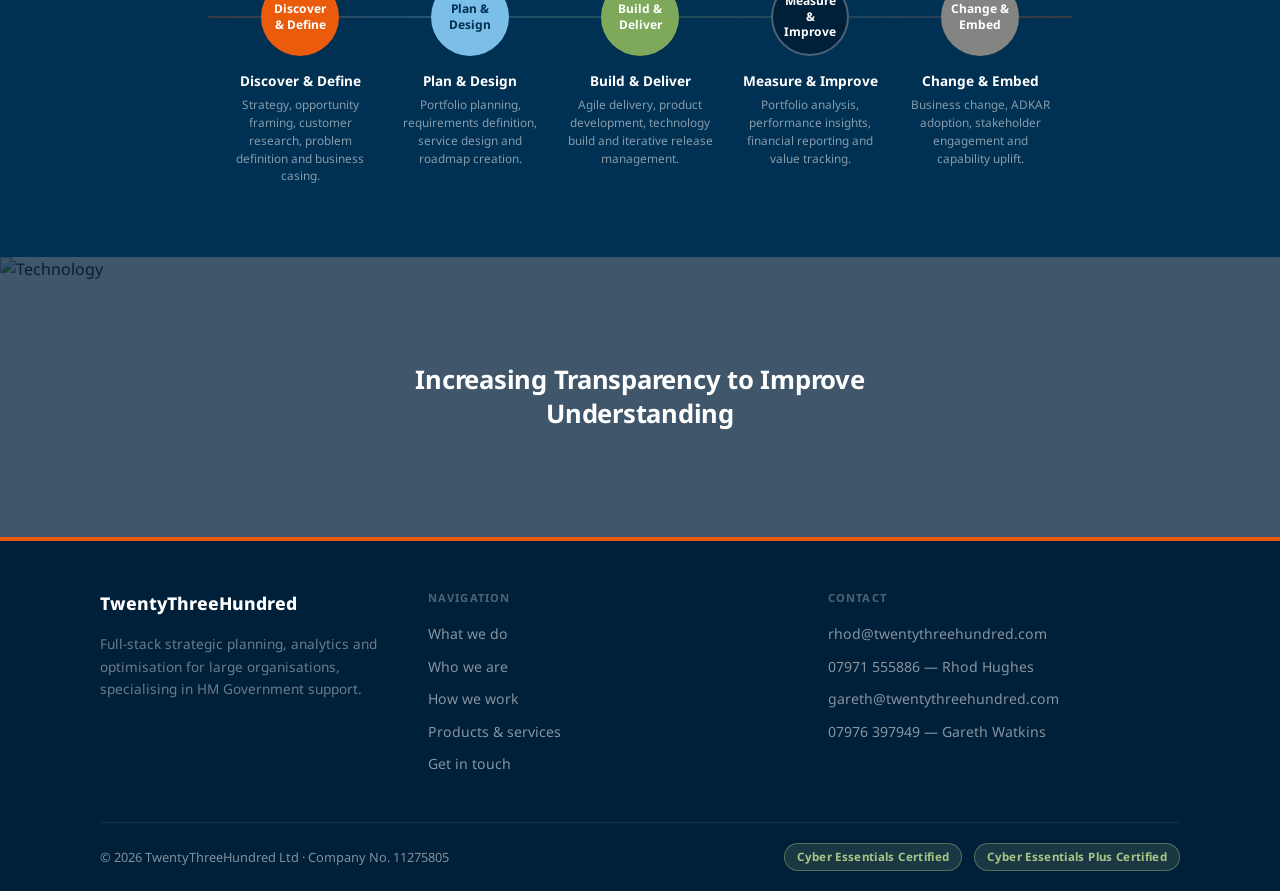
==== commit a97f0c3a: "Enhance banner quote with strong emphasis" ====
--- a/index.html
+++ b/index.html
@@ -152,7 +152,7 @@
   <img src="https://images.unsplash.com/photo-1518770660439-4636190af475?w=1600&q=80" alt="Technology" style="width:100%;height:100%;object-fit:cover;object-position:center;display:block;">
   <div style="position:absolute;inset:0;background:rgba(0,30,56,0.75);display:flex;align-items:center;justify-content:center;text-align:center;">
     <div style="max-width:600px;padding:0 32px;">
-      <p class="banner-quote" style="color:white;">Increasing Transparency to Improve Understanding </p>
+      <p class="banner-quote" style="color:white;"> <strong>Increasing Transparency</strong> to <strong>Improve Understanding</strong> </p>
     </div>
   </div>
 </div>
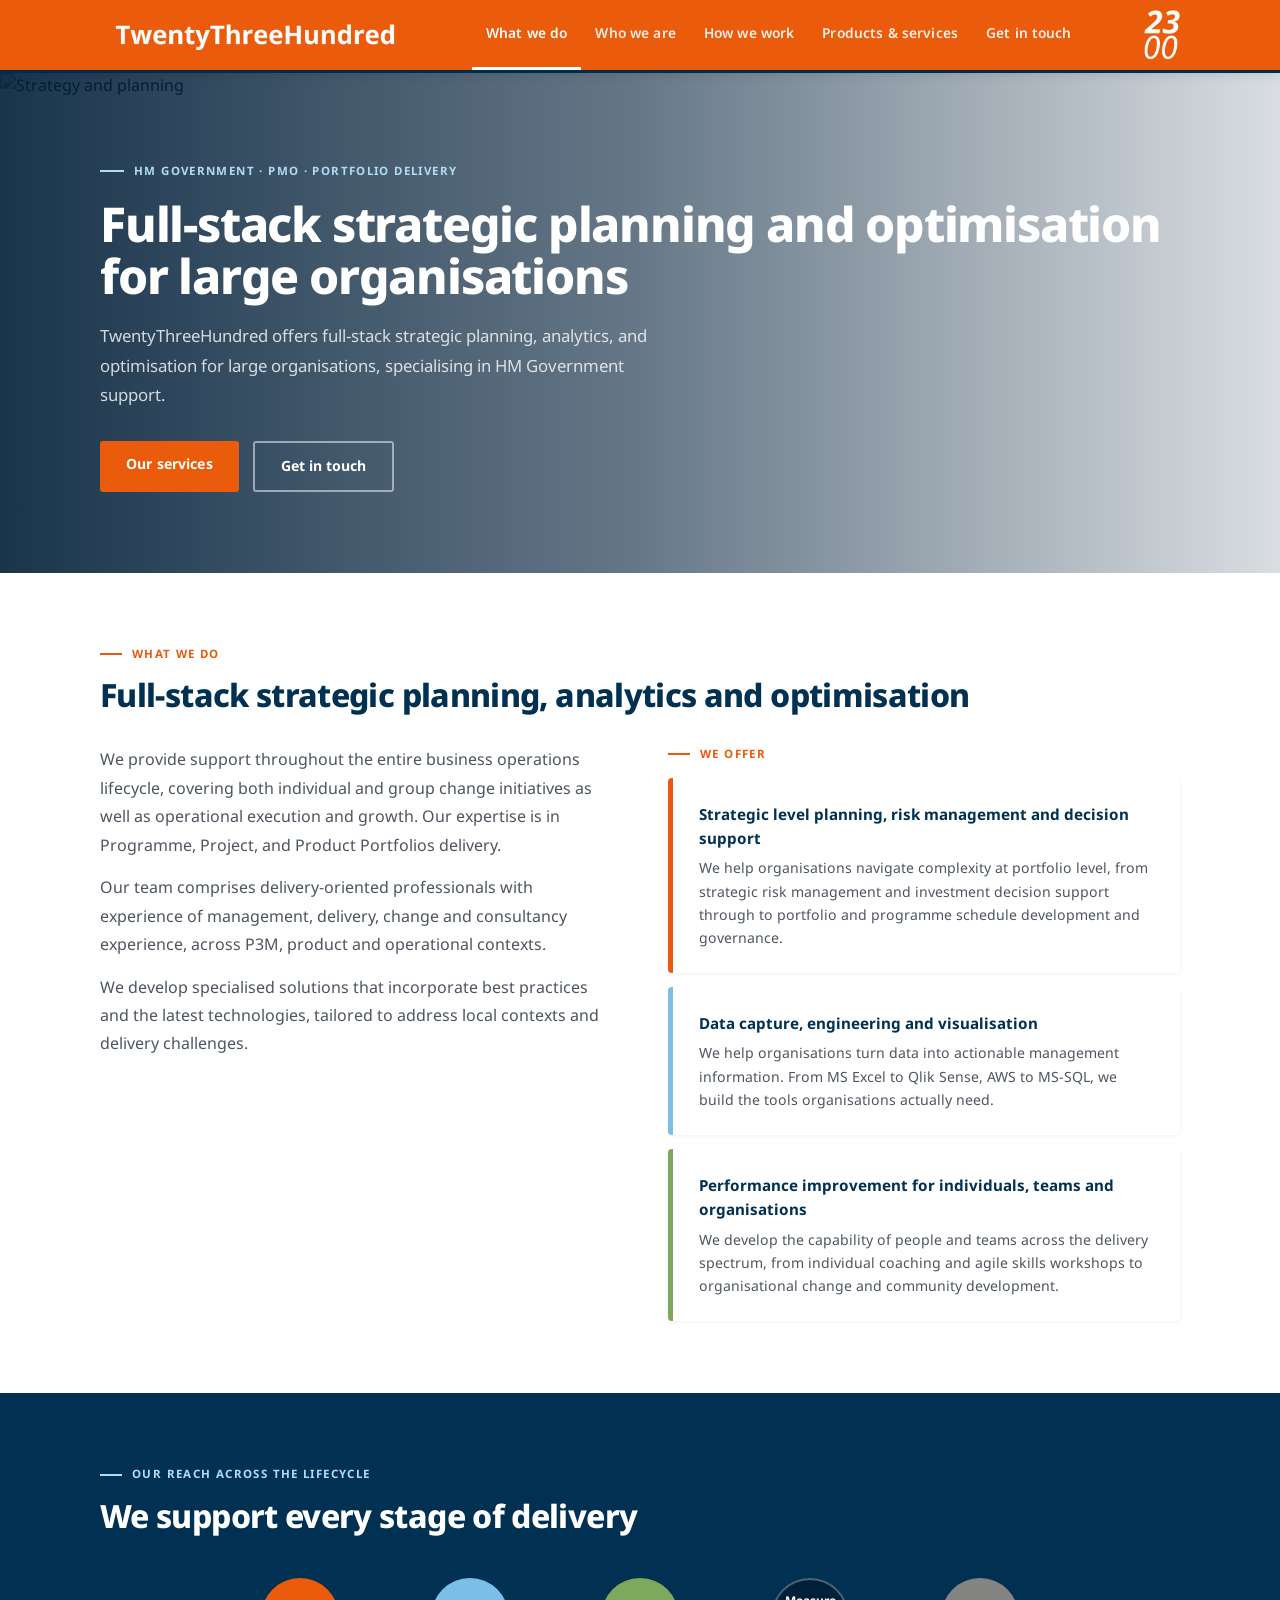
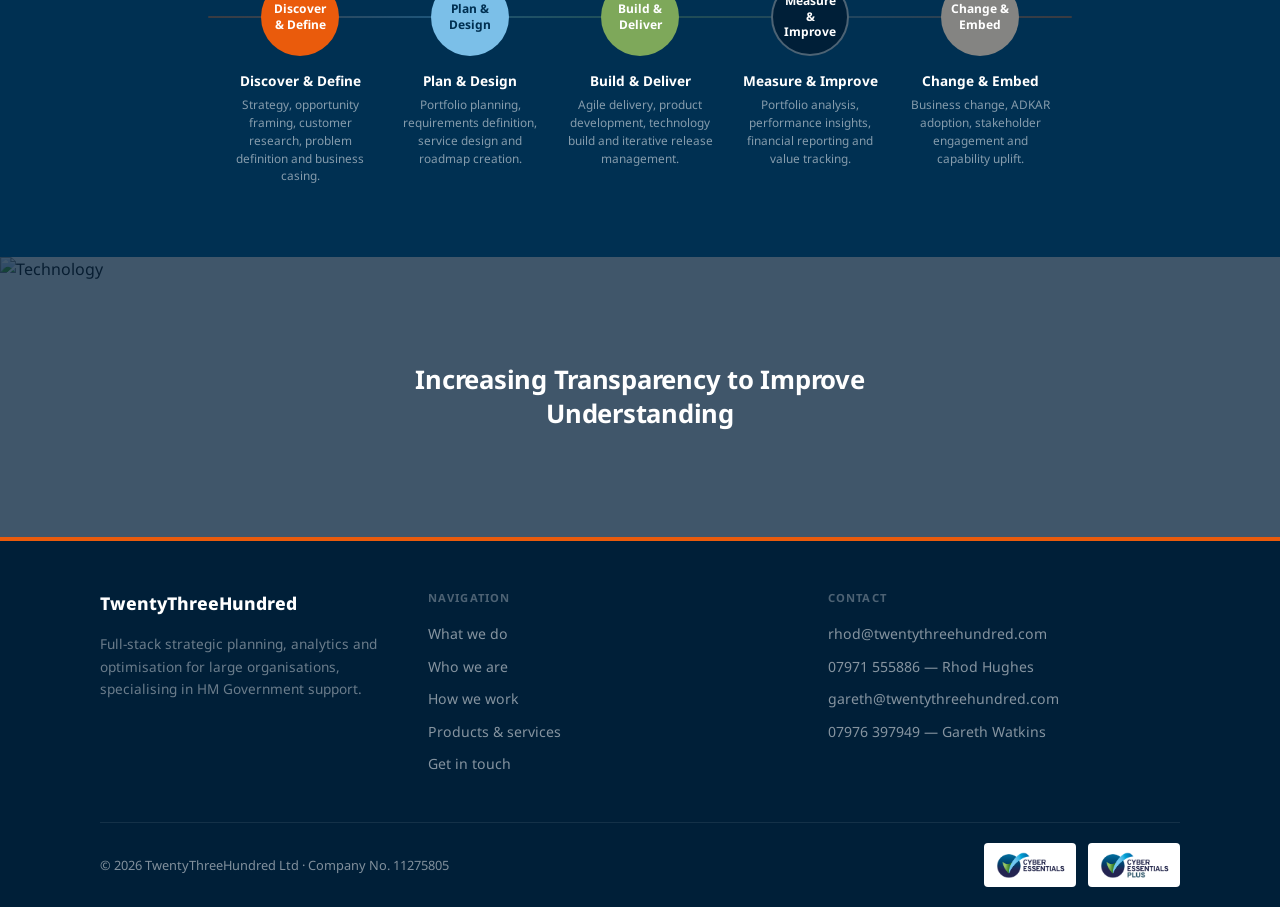
==== commit c36efaca: "Update footer to use image badges for certifications Replaced text badges with image badges for cert" ====
--- a/index.html
+++ b/index.html
@@ -48,7 +48,7 @@
 <header>
   <div class="wrap header-inner">
     <div class="logo-left">
-      <img src="TwentyThreeHundred Logo White.png" alt="TwentyThreeHundred">
+      <a href="index.html"><img src="TwentyThreeHundred Logo White.png" alt="TwentyThreeHundred"></a>
     </div>
     <nav>
       <a href="index.html" class="active">What we do</a>
@@ -183,9 +183,9 @@
     </div>
     <div class="footer-bottom">
       <span>&copy; 2026 TwentyThreeHundred Ltd · Company No. 11275805</span>
-      <div class="footer-cert">
-        <span class="cert-badge">Cyber Essentials Certified</span>
-        <span class="cert-badge">Cyber Essentials Plus Certified</span>
+            <div class="footer-cert">
+        <img src="cyber-essentials.png" alt="Cyber Essentials Certified" style="height:44px;width:auto;background:white;border-radius:4px;padding:4px 8px;">
+        <img src="cyber-essentials-plus.png" alt="Cyber Essentials Plus Certified" style="height:44px;width:auto;background:white;border-radius:4px;padding:4px 8px;">
       </div>
     </div>
   </div>
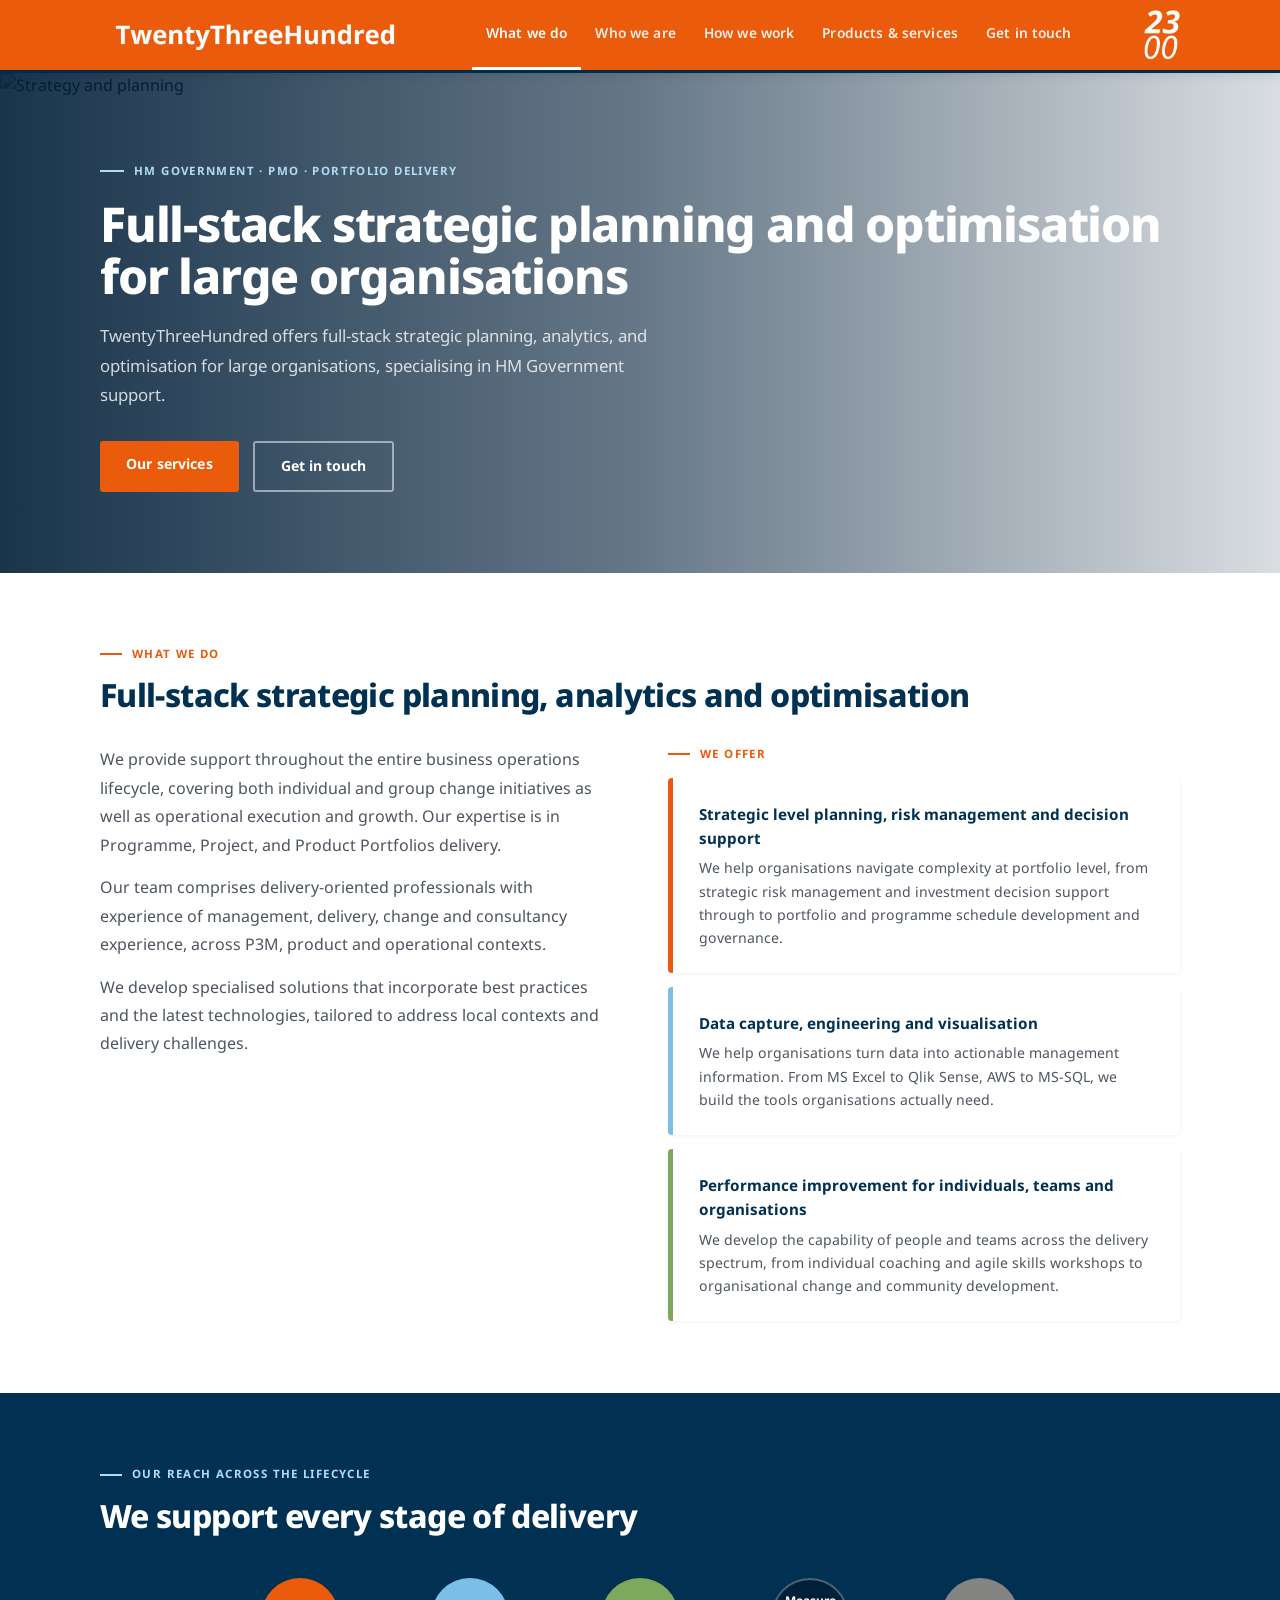
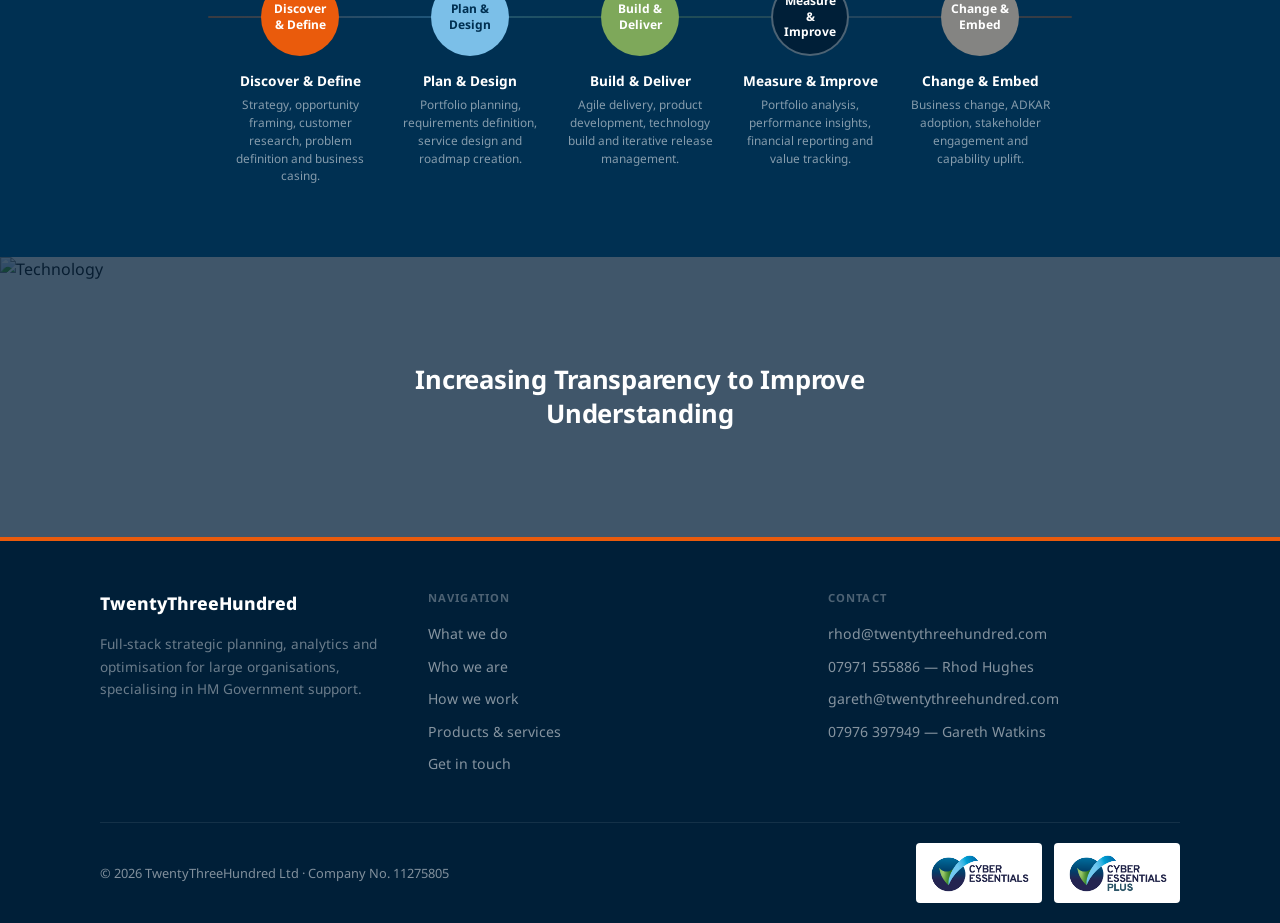
==== commit 90521d73: "Increase height of certification images in footer Updated the height of certification images in the " ====
--- a/index.html
+++ b/index.html
@@ -184,8 +184,8 @@
     <div class="footer-bottom">
       <span>&copy; 2026 TwentyThreeHundred Ltd · Company No. 11275805</span>
             <div class="footer-cert">
-        <img src="cyber-essentials.png" alt="Cyber Essentials Certified" style="height:44px;width:auto;background:white;border-radius:4px;padding:4px 8px;">
-        <img src="cyber-essentials-plus.png" alt="Cyber Essentials Plus Certified" style="height:44px;width:auto;background:white;border-radius:4px;padding:4px 8px;">
+                <img src="cyber-essentials.png" alt="Cyber Essentials Certified" style="height:60px;width:auto;background:white;border-radius:4px;padding:4px 8px;">
+        <img src="cyber-essentials-plus.png" alt="Cyber Essentials Plus Certified" style="height:60px;width:auto;background:white;border-radius:4px;padding:4px 8px;">
       </div>
     </div>
   </div>
